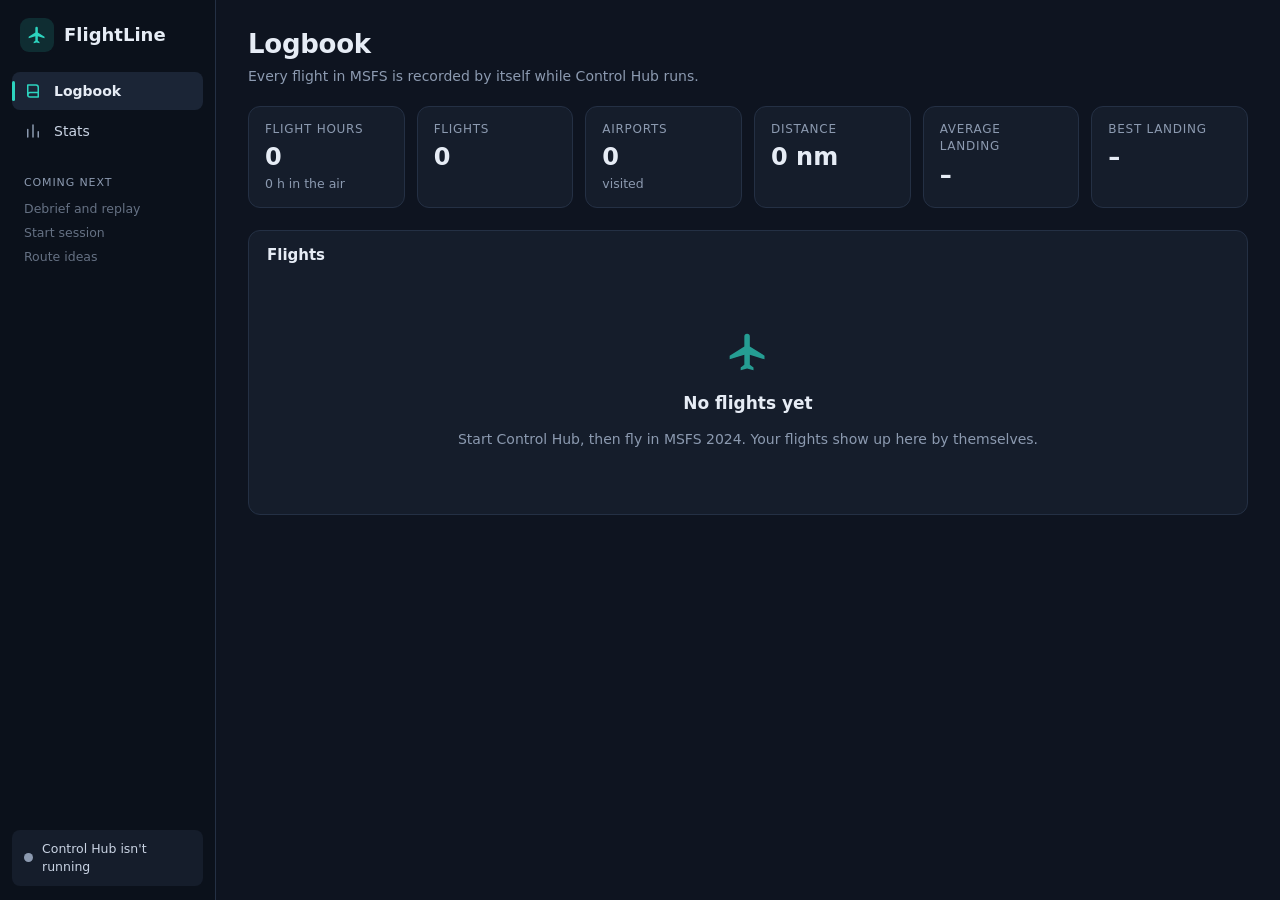
==== flightline/index.html @ 97d50284 "1.5.0: FlightLine step 1, the black box and logbook Co-Authored-By: Claude Opus 5.5 <noreply@anthrop" ====
<!doctype html>
<html lang="en">
<head>
<meta charset="utf-8">
<meta name="viewport" content="width=device-width, initial-scale=1">
<title>FlightLine</title>
<link rel="icon" href="icon.svg" type="image/svg+xml">
<link rel="stylesheet" href="app.css">
</head>
<body>
<div class="app">
	<nav class="side">
		<div class="brand">
			<span class="brand-ic"><svg viewBox="0 0 24 24"><path d="M21 16v-2l-8-5V3.5a1.5 1.5 0 0 0-3 0V9l-8 5v2l8-2.5V19l-2 1.5V22l3.5-1 3.5 1v-1.5L13 19v-5.5z"/></svg></span>
			<b>FlightLine</b>
		</div>
		<button class="nav on" data-view="logbook"><svg viewBox="0 0 24 24"><path d="M5 4h11a3 3 0 0 1 3 3v13H8a3 3 0 0 1-3-3z"/><path d="M5 17a3 3 0 0 1 3-3h11"/></svg><span>Logbook</span></button>
		<button class="nav" data-view="stats"><svg viewBox="0 0 24 24"><path d="M5 20V10M12 20V4M19 20v-7"/></svg><span>Stats</span></button>
		<button class="nav" data-view="live" id="navLive" hidden><svg viewBox="0 0 24 24"><circle cx="12" cy="12" r="3"/><path d="M5.6 5.6a9 9 0 0 0 0 12.8M18.4 5.6a9 9 0 0 1 0 12.8"/></svg><span>Live</span></button>
		<div class="soon">
			<span>Coming next</span>
			<div>Debrief and replay</div>
			<div>Start session</div>
			<div>Route ideas</div>
		</div>
		<div class="sim" id="sim"><i></i><span>Looking for MSFS…</span></div>
	</nav>
	<main id="main"></main>
</div>
<div class="tip" id="tip" hidden></div>
<div class="dialog" id="dialog" hidden></div>
<script src="app.js"></script>
</body>
</html>
---- flightline/app.css ----
/* FlightLine — the same dark navy and teal as Control Hub. */
:root {
	--win: #0e1420;
	--nav: #0b111b;
	--surf: #151d2b;
	--raise: #1b2536;
	--raise-hover: #243149;
	--line: #243044;
	--text: #e6ecf5;
	--sub: #c9d3e3;
	--mute: #8c9ab0;
	--acc: #2dd4bf;
	--acc-ink: #04201b;
	--ok: #4ade80;
	--warn: #f5b942;
	--bad: #f87171;
	--r: 12px;
	color-scheme: dark;
}

* { box-sizing: border-box; }
[hidden] { display: none !important; }

html, body {
	margin: 0;
	height: 100%;
	background: var(--win);
	color: var(--text);
	font: 14px/1.45 "Segoe UI Variable Text", "Segoe UI", system-ui, sans-serif;
	-webkit-font-smoothing: antialiased;
}

button { font: inherit; color: inherit; border: 0; background: none; cursor: pointer; }
svg { width: 1em; height: 1em; fill: none; stroke: currentColor; stroke-width: 2; stroke-linecap: round; stroke-linejoin: round; }
.num { font-variant-numeric: tabular-nums; }

.app { display: flex; height: 100vh; }

/* ------------------------------------------------------------------ sidebar */
.side {
	flex: 0 0 216px;
	background: var(--nav);
	border-right: 1px solid var(--line);
	display: flex;
	flex-direction: column;
	padding: 18px 12px 14px;
	gap: 2px;
}

.brand { display: flex; align-items: center; gap: 10px; padding: 0 8px 18px; font-size: 18px; }
.brand-ic { display: grid; place-items: center; width: 34px; height: 34px; border-radius: 9px; background: rgba(45, 212, 191, 0.14); color: var(--acc); font-size: 20px; }
.brand-ic svg { fill: currentColor; stroke: none; }

.nav {
	display: flex;
	align-items: center;
	gap: 12px;
	padding: 9px 12px;
	border-radius: 8px;
	color: var(--sub);
	text-align: left;
	position: relative;
}
.nav svg { font-size: 18px; color: var(--mute); }
.nav:hover { background: var(--surf); }
.nav.on { background: var(--raise); color: var(--text); font-weight: 600; }
.nav.on svg { color: var(--acc); }
.nav.on::before { content: ""; position: absolute; left: 0; top: 9px; bottom: 9px; width: 3px; border-radius: 2px; background: var(--acc); }
#navLive.rec svg { color: var(--bad); }

.soon { margin-top: 22px; padding: 0 12px; font-size: 12.5px; color: var(--mute); }
.soon span { display: block; text-transform: uppercase; letter-spacing: 0.08em; font-size: 11px; margin-bottom: 6px; }
.soon div { padding: 3px 0; opacity: 0.7; }

.sim { margin-top: auto; display: flex; align-items: center; gap: 9px; padding: 10px 12px; border-radius: 8px; background: var(--surf); font-size: 12.5px; color: var(--sub); }
.sim i { width: 9px; height: 9px; border-radius: 50%; background: var(--mute); flex: 0 0 auto; }
.sim.on i { background: var(--ok); }
.sim.rec i { background: var(--bad); box-shadow: 0 0 0 0 rgba(248, 113, 113, 0.6); animation: rec 1.6s infinite; }
@keyframes rec { 0% { box-shadow: 0 0 0 0 rgba(248, 113, 113, 0.55); } 70% { box-shadow: 0 0 0 8px rgba(248, 113, 113, 0); } 100% { box-shadow: 0 0 0 0 rgba(248, 113, 113, 0); } }

/* ------------------------------------------------------------------ main */
main { flex: 1 1 auto; overflow-y: auto; padding: 26px 32px 40px; }
.head { display: flex; align-items: flex-end; gap: 16px; margin-bottom: 20px; }
.head h1 { margin: 0; font-size: 26px; font-weight: 650; letter-spacing: -0.01em; }
.head p { margin: 2px 0 0; color: var(--mute); }
.head .grow { flex: 1 1 auto; }
.back { display: inline-flex; align-items: center; gap: 6px; color: var(--mute); margin-bottom: 10px; padding: 4px 0; }
.back:hover { color: var(--text); }

.btn { display: inline-flex; align-items: center; gap: 8px; padding: 8px 14px; border-radius: 7px; background: var(--raise); border: 1px solid var(--line); color: var(--text); }
.btn:hover { background: var(--raise-hover); }
.btn.danger { color: var(--bad); }
.btn.accent { background: var(--acc); color: var(--acc-ink); border-color: var(--acc); font-weight: 600; }

/* live banner */
.live {
	display: flex;
	align-items: center;
	gap: 18px;
	padding: 14px 18px;
	border-radius: var(--r);
	background: linear-gradient(90deg, rgba(248, 113, 113, 0.12), rgba(248, 113, 113, 0.03));
	border: 1px solid rgba(248, 113, 113, 0.28);
	margin-bottom: 18px;
	cursor: pointer;
	width: 100%;
	text-align: left;
}
.live:hover { border-color: rgba(248, 113, 113, 0.5); }
.live .dot { width: 10px; height: 10px; border-radius: 50%; background: var(--bad); animation: rec 1.6s infinite; flex: 0 0 auto; }
.live b { font-size: 15px; }
.live .vals { display: flex; gap: 22px; margin-left: auto; color: var(--sub); }
.live .vals em { font-style: normal; color: var(--mute); font-size: 12px; display: block; }

/* stat cards */
.cards { display: grid; grid-template-columns: repeat(auto-fit, minmax(150px, 1fr)); gap: 12px; margin-bottom: 22px; }
.card { background: var(--surf); border: 1px solid var(--line); border-radius: var(--r); padding: 14px 16px; min-width: 0; }
.card em { display: block; font-style: normal; font-size: 12px; color: var(--mute); text-transform: uppercase; letter-spacing: 0.06em; }
.card b { display: block; font-size: 24px; font-weight: 650; margin-top: 2px; white-space: nowrap; overflow: hidden; text-overflow: ellipsis; }
.card small { display: block; color: var(--mute); font-size: 12.5px; white-space: nowrap; overflow: hidden; text-overflow: ellipsis; }

/* the logbook table */
.panel { background: var(--surf); border: 1px solid var(--line); border-radius: var(--r); overflow: hidden; }
.panel h2 { margin: 0; padding: 14px 18px 10px; font-size: 15px; font-weight: 600; }
.tools { display: flex; gap: 10px; align-items: center; padding: 0 18px 12px; }
.search { flex: 0 1 280px; background: var(--win); border: 1px solid var(--line); border-radius: 7px; padding: 7px 11px; color: var(--text); font: inherit; outline: none; }
.search:focus { border-color: var(--acc); }
table { width: 100%; border-collapse: collapse; }
th { text-align: left; font-weight: 500; font-size: 12px; color: var(--mute); text-transform: uppercase; letter-spacing: 0.06em; padding: 8px 18px; border-top: 1px solid var(--line); border-bottom: 1px solid var(--line); background: rgba(0, 0, 0, 0.12); }
td { padding: 11px 18px; border-bottom: 1px solid rgba(36, 48, 68, 0.6); white-space: nowrap; }
tbody tr { cursor: pointer; }
tbody tr:hover td { background: var(--raise); }
tbody tr:last-child td { border-bottom: 0; }
td.route b { font-size: 15px; letter-spacing: 0.02em; }
td.route .arr { color: var(--mute); margin: 0 6px; }
td.ac { max-width: 280px; overflow: hidden; text-overflow: ellipsis; color: var(--sub); }
td .muted, .muted { color: var(--mute); }
.r { text-align: right; }
.tag { display: inline-block; font-size: 11.5px; padding: 1px 8px; border-radius: 99px; background: var(--raise); color: var(--mute); margin-left: 8px; vertical-align: 1px; }
.tag.warn { color: var(--warn); background: rgba(245, 185, 66, 0.12); }

.grade { display: inline-grid; place-items: center; min-width: 30px; height: 22px; padding: 0 6px; border-radius: 6px; font-weight: 700; font-size: 12.5px; margin-left: 8px; }
.grade.g-a { background: rgba(74, 222, 128, 0.16); color: var(--ok); }
.grade.g-b { background: rgba(45, 212, 191, 0.16); color: var(--acc); }
.grade.g-c { background: rgba(245, 185, 66, 0.16); color: var(--warn); }
.grade.g-d { background: rgba(248, 113, 113, 0.16); color: var(--bad); }

.empty { padding: 50px 30px; text-align: center; color: var(--mute); }
.empty b { display: block; color: var(--text); font-size: 17px; margin-bottom: 6px; }
.empty .big { font-size: 44px; color: var(--acc); opacity: 0.7; }
.empty .big svg { fill: currentColor; stroke: none; }

/* ------------------------------------------------------------------ one flight */
.route-big { font-size: 34px; font-weight: 700; letter-spacing: 0.02em; display: flex; align-items: center; gap: 14px; }
.route-big .arr { color: var(--acc); font-size: 26px; }
.grid2 { display: grid; grid-template-columns: minmax(0, 1.7fr) minmax(300px, 1fr); gap: 16px; }
.map { height: 430px; border-radius: var(--r); overflow: hidden; border: 1px solid var(--line); background: #0a0f18; position: relative; }
.map .note { position: absolute; left: 12px; bottom: 10px; font-size: 12px; color: var(--mute); z-index: 500; }
.chart { margin-top: 16px; padding: 14px 16px 8px; }
.chart h3, .side-panel h3 { margin: 0 0 8px; font-size: 13px; font-weight: 600; color: var(--sub); }
.chart svg { width: 100%; height: 170px; display: block; stroke: none; fill: none; }
.chart .gridline { stroke: rgba(140, 154, 176, 0.14); stroke-width: 1; }
.chart .axis { fill: var(--mute); font-size: 11px; stroke: none; }
.chart .area { fill: rgba(45, 212, 191, 0.13); }
.chart .lineq { stroke: var(--acc); stroke-width: 2; fill: none; }
.chart .ev { stroke: rgba(201, 211, 227, 0.35); stroke-width: 1; stroke-dasharray: 3 3; }
.chart .cross { stroke: var(--sub); stroke-width: 1; }
.chart .dotq { fill: var(--acc); stroke: var(--surf); stroke-width: 2; }

.facts { display: grid; grid-template-columns: 1fr 1fr; gap: 0; }
.fact { padding: 10px 0; border-bottom: 1px solid rgba(36, 48, 68, 0.7); }
.fact em { display: block; font-style: normal; font-size: 12px; color: var(--mute); }
.fact b { font-weight: 600; font-size: 15px; }
.side-panel { padding: 16px 18px; }
.side-panel + .side-panel { margin-top: 16px; }

.landing { display: flex; align-items: center; gap: 14px; margin-bottom: 8px; }
.landing .fpm { font-size: 30px; font-weight: 700; }
.landing .grade { margin: 0; font-size: 18px; height: 34px; min-width: 44px; }

.events { list-style: none; margin: 0; padding: 0; max-height: 330px; overflow-y: auto; }
.events li { display: grid; grid-template-columns: 58px 14px 1fr; align-items: center; gap: 8px; padding: 5px 0; font-size: 13px; }
.events li time { color: var(--mute); text-align: right; font-variant-numeric: tabular-nums; }
.events li i { width: 8px; height: 8px; border-radius: 50%; background: var(--mute); justify-self: center; }
.events li.k-takeoff i, .events li.k-touchdown i { background: var(--acc); width: 10px; height: 10px; }
.events li.k-takeoff, .events li.k-touchdown { font-weight: 600; }
.events li.k-stop i, .events li.k-jump i { background: var(--warn); }

/* ------------------------------------------------------------------ stats */
.bars { padding: 4px 18px 16px; }
.bar-row { display: grid; grid-template-columns: minmax(120px, 280px) 1fr 70px; gap: 12px; align-items: center; padding: 5px 0; }
.bar-row span { overflow: hidden; text-overflow: ellipsis; white-space: nowrap; color: var(--sub); }
.bar-row .track { height: 10px; border-radius: 0 4px 4px 0; background: transparent; position: relative; }
.bar-row .fill { position: absolute; left: 0; top: 0; bottom: 0; background: var(--acc); border-radius: 0 4px 4px 0; min-width: 2px; }
.bar-row b { text-align: right; font-weight: 600; font-variant-numeric: tabular-nums; }
.cols { display: flex; align-items: flex-end; gap: 8px; height: 180px; padding: 10px 18px 0; }
.col { flex: 1 1 0; display: flex; flex-direction: column; align-items: stretch; justify-content: flex-end; height: 100%; }
.col .c { background: var(--acc); border-radius: 4px 4px 0 0; min-height: 0; }
.col.zero .c { background: var(--line); height: 2px !important; }
.col-labels { display: flex; gap: 8px; padding: 6px 18px 14px; }
.col-labels span { flex: 1 1 0; text-align: center; font-size: 11.5px; color: var(--mute); }
.chips { display: flex; flex-wrap: wrap; gap: 8px; padding: 4px 18px 18px; }
.chip { padding: 5px 11px; border-radius: 99px; background: var(--raise); border: 1px solid var(--line); font-size: 13px; }
.chip b { font-weight: 650; letter-spacing: 0.03em; }
.chip span { color: var(--mute); margin-left: 6px; }
.stats-grid { display: grid; grid-template-columns: 1fr 1fr; gap: 16px; }

/* ------------------------------------------------------------------ tooltip, dialog */
.tip { position: fixed; z-index: 2000; pointer-events: none; background: #0b111b; border: 1px solid var(--line); border-radius: 8px; padding: 8px 10px; font-size: 12.5px; box-shadow: 0 8px 24px rgba(0, 0, 0, 0.45); min-width: 120px; }
.tip b { display: block; margin-bottom: 2px; }
.tip div { display: flex; justify-content: space-between; gap: 14px; color: var(--sub); }
.tip div span:first-child { color: var(--mute); }

.dialog { position: fixed; inset: 0; z-index: 3000; background: rgba(0, 0, 0, 0.55); display: grid; place-items: center; }
.dialog .box { width: min(420px, 92vw); background: var(--surf); border: 1px solid var(--line); border-radius: 14px; padding: 20px 22px; box-shadow: 0 20px 50px rgba(0, 0, 0, 0.5); }
.dialog h3 { margin: 0 0 8px; font-size: 17px; }
.dialog p { margin: 0 0 18px; color: var(--sub); }
.dialog .row { display: flex; justify-content: flex-end; gap: 10px; }

/* Leaflet on the dark theme */
.leaflet-container { background: #0a0f18; font: inherit; }
.leaflet-control-attribution { background: rgba(11, 17, 27, 0.75) !important; color: var(--mute) !important; font-size: 10.5px; }
.leaflet-control-attribution a { color: var(--sub) !important; }
.leaflet-bar a { background: var(--raise) !important; color: var(--text) !important; border-color: var(--line) !important; }
.apt-label { background: rgba(11, 17, 27, 0.88); color: var(--text); border: 1px solid var(--line); border-radius: 6px; padding: 2px 7px; font-weight: 700; font-size: 12px; white-space: nowrap; transform: translate(-50%, -150%); }
.plane-ic { color: var(--acc); font-size: 22px; filter: drop-shadow(0 1px 2px rgba(0, 0, 0, 0.8)); }
.plane-ic svg { fill: currentColor; stroke: none; width: 22px; height: 22px; }

@media (max-width: 1100px) {
	.grid2, .stats-grid { grid-template-columns: 1fr; }
	td.ac { max-width: 160px; }
}
@media (max-width: 760px) {
	.side { display: none; }
	main { padding: 18px 16px 30px; }
	.live .vals { display: none; }
}
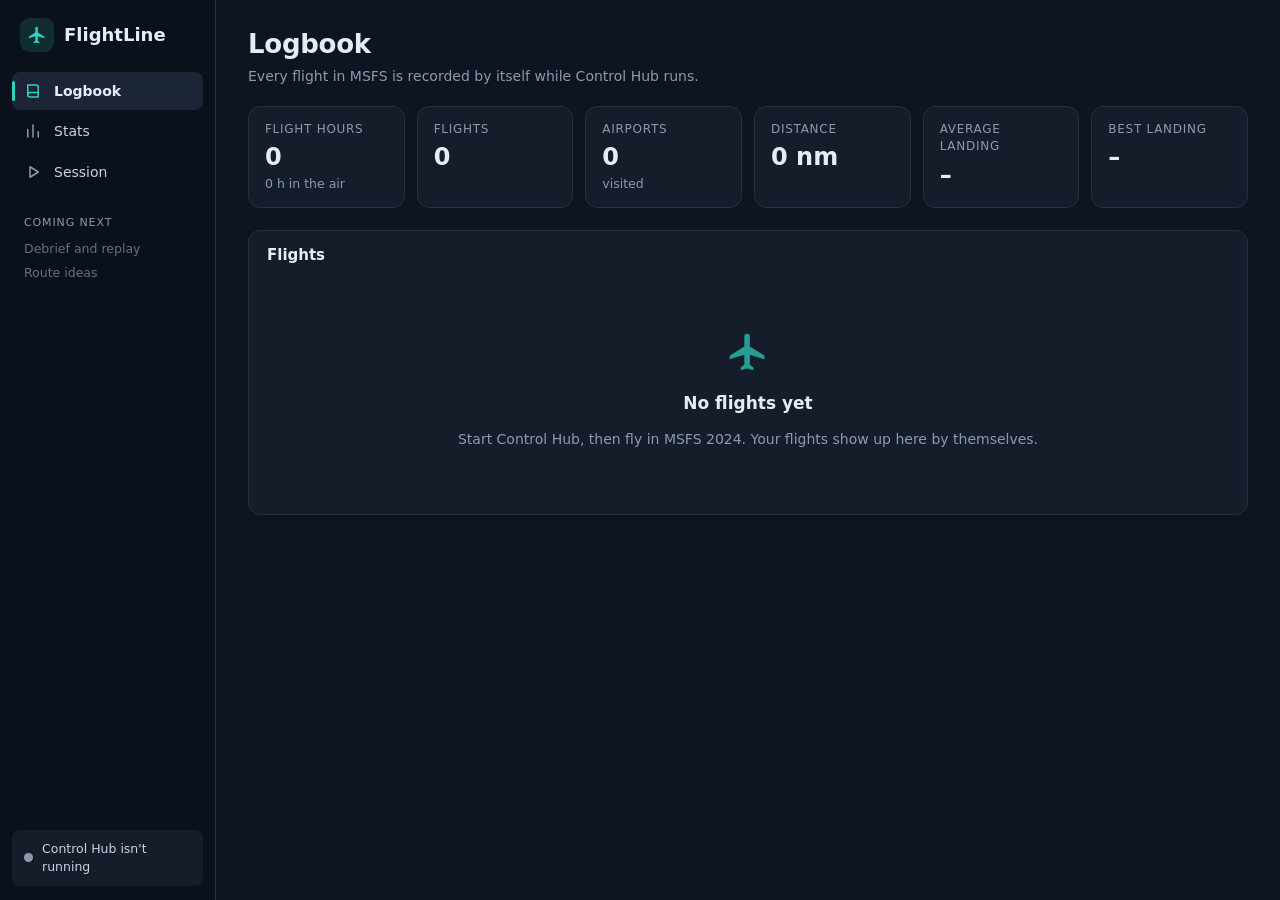
==== commit c790e7cf: "1.6.0: FlightLine Start session Co-Authored-By: Claude Opus 5.5 <noreply@anthropic.com> Claude-Sessi" ====
--- a/flightline/index.html
+++ b/flightline/index.html
@@ -16,11 +16,11 @@
 		</div>
 		<button class="nav on" data-view="logbook"><svg viewBox="0 0 24 24"><path d="M5 4h11a3 3 0 0 1 3 3v13H8a3 3 0 0 1-3-3z"/><path d="M5 17a3 3 0 0 1 3-3h11"/></svg><span>Logbook</span></button>
 		<button class="nav" data-view="stats"><svg viewBox="0 0 24 24"><path d="M5 20V10M12 20V4M19 20v-7"/></svg><span>Stats</span></button>
+		<button class="nav" data-view="session"><svg viewBox="0 0 24 24"><path d="M8 5v14l11-7z"/></svg><span>Session</span></button>
 		<button class="nav" data-view="live" id="navLive" hidden><svg viewBox="0 0 24 24"><circle cx="12" cy="12" r="3"/><path d="M5.6 5.6a9 9 0 0 0 0 12.8M18.4 5.6a9 9 0 0 1 0 12.8"/></svg><span>Live</span></button>
 		<div class="soon">
 			<span>Coming next</span>
 			<div>Debrief and replay</div>
-			<div>Start session</div>
 			<div>Route ideas</div>
 		</div>
 		<div class="sim" id="sim"><i></i><span>Looking for MSFS…</span></div>
@@ -29,6 +29,7 @@
 </div>
 <div class="tip" id="tip" hidden></div>
 <div class="dialog" id="dialog" hidden></div>
+<script src="session.js"></script>
 <script src="app.js"></script>
 </body>
 </html>
--- a/flightline/app.css
+++ b/flightline/app.css
@@ -235,3 +235,63 @@
 	main { padding: 18px 16px 30px; }
 	.live .vals { display: none; }
 }
+
+/* ------------------------------------------------------------------ session */
+.btn[disabled] { opacity: 0.5; cursor: default; }
+.btn.big { padding: 10px 20px; font-size: 15px; margin-left: 10px; }
+.btn svg { font-size: 15px; }
+.btn.accent svg { fill: currentColor; stroke: none; }
+.hint-box { padding: 11px 16px; border-radius: 10px; background: rgba(45, 212, 191, 0.08); border: 1px solid rgba(45, 212, 191, 0.25); color: var(--sub); margin-bottom: 16px; }
+.panel-head { display: flex; align-items: center; gap: 12px; padding-right: 14px; }
+.panel-head h2 { flex: 1 1 auto; }
+.panel-head .btn { margin: 10px 0 6px; }
+.run { margin-bottom: 16px; }
+.run-list { list-style: none; margin: 0; padding: 0; display: grid; grid-template-columns: repeat(auto-fill, minmax(260px, 1fr)); gap: 6px 18px; }
+.run-list li { display: flex; align-items: center; gap: 10px; padding: 6px 0; }
+.run-list li i { width: 10px; height: 10px; border-radius: 50%; background: var(--line); flex: 0 0 auto; }
+.run-list li b { font-weight: 600; }
+.run-list li span { color: var(--mute); margin-left: auto; font-size: 13px; }
+.run-list li.st-ok i { background: var(--ok); }
+.run-list li.st-acc i { background: var(--acc); animation: rec 1.4s infinite; box-shadow: 0 0 0 0 rgba(45, 212, 191, 0.5); }
+.run-list li.st-bad i { background: var(--bad); }
+.run-list li.st-bad span { color: var(--bad); }
+.run-list li.st-warn i { background: var(--warn); }
+.steps { list-style: none; margin: 0; padding: 0 0 6px; }
+.step { display: grid; grid-template-columns: 26px 40px minmax(0, 1fr) auto 130px 46px auto; align-items: center; gap: 12px; padding: 10px 18px; border-top: 1px solid rgba(36, 48, 68, 0.6); }
+.step.off > *:not(.tog):not(.s-tools) { opacity: 0.45; }
+.num-badge { width: 24px; height: 24px; border-radius: 50%; background: var(--raise); display: grid; place-items: center; font-size: 12px; font-weight: 700; color: var(--sub); }
+.s-ic { width: 40px; height: 40px; border-radius: 9px; background: var(--raise); display: grid; place-items: center; color: var(--acc); font-size: 20px; overflow: hidden; }
+.s-ic img { width: 30px; height: 30px; object-fit: contain; }
+.s-ic.img img[src*="steamstatic"] { width: 40px; height: 40px; object-fit: cover; }
+.s-main { min-width: 0; }
+.s-main b { display: block; white-space: nowrap; overflow: hidden; text-overflow: ellipsis; }
+.s-main span { display: block; font-size: 12.5px; white-space: nowrap; overflow: hidden; text-overflow: ellipsis; }
+.wait { color: var(--sub); font-size: 13px; white-space: nowrap; }
+.wait input { width: 58px; margin: 0 4px; background: var(--win); border: 1px solid var(--line); border-radius: 6px; color: var(--text); padding: 4px 6px; font: inherit; }
+.chk { font-size: 13px; color: var(--sub); display: flex; align-items: center; gap: 6px; white-space: nowrap; }
+.chk input { accent-color: var(--acc); width: 16px; height: 16px; }
+.tog { width: 40px; height: 22px; border-radius: 99px; background: var(--line); position: relative; transition: background 0.15s; }
+.tog i { position: absolute; top: 3px; left: 3px; width: 16px; height: 16px; border-radius: 50%; background: var(--mute); transition: transform 0.15s, background 0.15s; }
+.tog.on { background: rgba(45, 212, 191, 0.35); }
+.tog.on i { transform: translateX(18px); background: var(--acc); }
+.s-tools { display: flex; gap: 2px; }
+.s-tools button { width: 30px; height: 30px; border-radius: 6px; display: grid; place-items: center; color: var(--mute); font-size: 16px; }
+.s-tools button:hover:not([disabled]) { background: var(--raise); color: var(--text); }
+.s-tools button[disabled] { opacity: 0.25; cursor: default; }
+.page-pick { display: flex; gap: 18px; flex-wrap: wrap; }
+.page-pick label { display: flex; flex-direction: column; gap: 6px; color: var(--sub); font-size: 13px; }
+select { background: var(--win); color: var(--text); border: 1px solid var(--line); border-radius: 7px; padding: 7px 10px; font: inherit; min-width: 220px; }
+.foot { margin-top: 14px; font-size: 13px; }
+.dialog .box.wide { width: min(640px, 94vw); }
+.tabs { display: flex; gap: 4px; margin-bottom: 12px; background: var(--win); padding: 4px; border-radius: 9px; width: fit-content; }
+.tabs button { padding: 6px 14px; border-radius: 6px; color: var(--sub); }
+.tabs button.on { background: var(--raise); color: var(--text); font-weight: 600; }
+.pick-body .search { width: 100%; max-width: none; margin-bottom: 10px; }
+.pick-list { max-height: 360px; overflow-y: auto; display: grid; grid-template-columns: 1fr 1fr; gap: 6px; margin-bottom: 14px; }
+.pick { display: flex; align-items: center; gap: 10px; padding: 8px; border-radius: 8px; text-align: left; }
+.pick:hover { background: var(--raise); }
+.pick span:last-child { white-space: nowrap; overflow: hidden; text-overflow: ellipsis; }
+.pick .s-ic { width: 34px; height: 34px; flex: 0 0 auto; }
+.field { display: flex; flex-direction: column; gap: 6px; color: var(--sub); font-size: 13px; margin-bottom: 10px; }
+.field .search { margin: 0; }
+@media (max-width: 1100px) { .step { grid-template-columns: 26px 40px minmax(0, 1fr) auto 46px auto; } .step .chk { display: none; } }
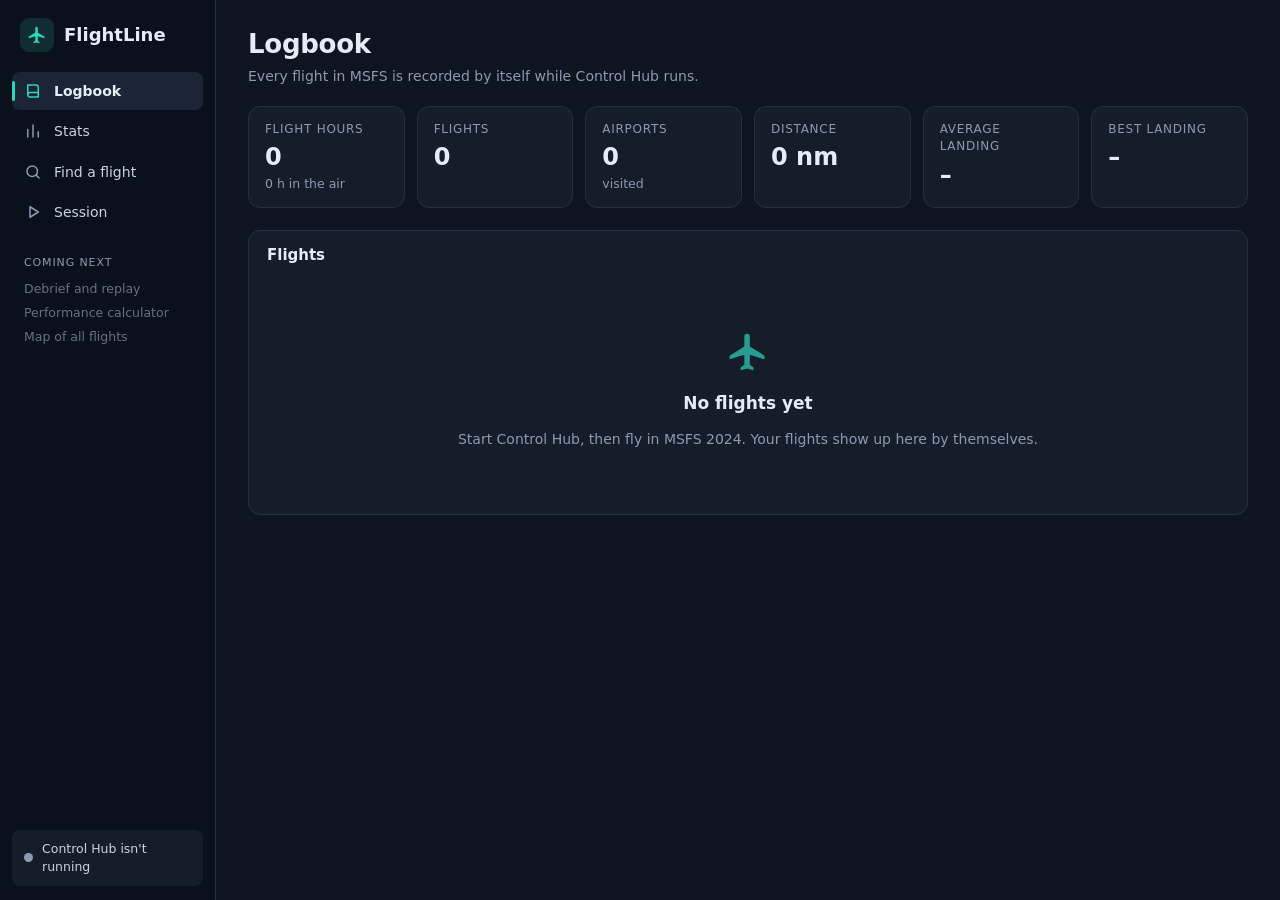
==== commit ee82d1dd: "1.7.0: FlightLine Find a flight (real airline routes) Co-Authored-By: Claude Opus 5.5 <noreply@anthr" ====
--- a/flightline/index.html
+++ b/flightline/index.html
@@ -16,12 +16,14 @@
 		</div>
 		<button class="nav on" data-view="logbook"><svg viewBox="0 0 24 24"><path d="M5 4h11a3 3 0 0 1 3 3v13H8a3 3 0 0 1-3-3z"/><path d="M5 17a3 3 0 0 1 3-3h11"/></svg><span>Logbook</span></button>
 		<button class="nav" data-view="stats"><svg viewBox="0 0 24 24"><path d="M5 20V10M12 20V4M19 20v-7"/></svg><span>Stats</span></button>
+		<button class="nav" data-view="finder"><svg viewBox="0 0 24 24"><circle cx="11" cy="11" r="7"/><path d="M20 20l-4-4"/></svg><span>Find a flight</span></button>
 		<button class="nav" data-view="session"><svg viewBox="0 0 24 24"><path d="M8 5v14l11-7z"/></svg><span>Session</span></button>
 		<button class="nav" data-view="live" id="navLive" hidden><svg viewBox="0 0 24 24"><circle cx="12" cy="12" r="3"/><path d="M5.6 5.6a9 9 0 0 0 0 12.8M18.4 5.6a9 9 0 0 1 0 12.8"/></svg><span>Live</span></button>
 		<div class="soon">
 			<span>Coming next</span>
 			<div>Debrief and replay</div>
-			<div>Route ideas</div>
+			<div>Performance calculator</div>
+			<div>Map of all flights</div>
 		</div>
 		<div class="sim" id="sim"><i></i><span>Looking for MSFS…</span></div>
 	</nav>
@@ -30,6 +32,7 @@
 <div class="tip" id="tip" hidden></div>
 <div class="dialog" id="dialog" hidden></div>
 <script src="session.js"></script>
+<script src="finder.js"></script>
 <script src="app.js"></script>
 </body>
 </html>
--- a/flightline/app.css
+++ b/flightline/app.css
@@ -295,3 +295,45 @@
 .field { display: flex; flex-direction: column; gap: 6px; color: var(--sub); font-size: 13px; margin-bottom: 10px; }
 .field .search { margin: 0; }
 @media (max-width: 1100px) { .step { grid-template-columns: 26px 40px minmax(0, 1fr) auto 46px auto; } .step .chk { display: none; } }
+
+/* ------------------------------------------------------------------ find a flight */
+.finder-form { display: grid; grid-template-columns: minmax(220px, 280px) auto minmax(0, 1fr); gap: 16px 28px; align-items: start; margin-bottom: 16px; }
+.finder-form .big-chk { grid-column: 1 / 3; }
+.finder-form .find-btns { grid-column: 3; }
+.finder-form .field { margin: 0; }
+.finder-form select { width: 100%; }
+.from-row { display: flex; gap: 10px; align-items: center; flex-wrap: wrap; }
+.from-row .tabs { margin: 0; }
+.search.code { width: 90px; text-transform: uppercase; letter-spacing: 0.08em; font-weight: 700; }
+.small { font-size: 12.5px; }
+.finder-form .chips { padding: 0; }
+.finder-form .chip { cursor: pointer; color: var(--sub); }
+.finder-form .chip.on { background: rgba(45, 212, 191, 0.16); border-color: var(--acc); color: var(--text); }
+.big-chk { font-size: 14px; align-self: center; }
+.find-btns { display: flex; gap: 10px; align-items: center; justify-content: flex-end; }
+.find-btns .btn.big { margin: 0; }
+.find-head { display: flex; align-items: center; gap: 12px; margin: 4px 0 12px; }
+.find-head > div { flex: 1 1 auto; }
+.find-head b { font-size: 16px; letter-spacing: 0.03em; }
+.finder-grid { align-items: start; }
+.finder-map { height: 560px; position: sticky; top: 0; }
+.results { display: flex; flex-direction: column; gap: 10px; }
+.fcard { background: var(--surf); border: 1px solid var(--line); border-radius: var(--r); padding: 14px 16px; transition: border-color 0.15s; }
+.fcard:hover { border-color: rgba(45, 212, 191, 0.5); }
+.fc-top { display: flex; align-items: center; gap: 14px; }
+.fc-code { font-size: 22px; font-weight: 800; letter-spacing: 0.04em; min-width: 66px; }
+.fc-name { flex: 1 1 auto; min-width: 0; }
+.fc-name b { display: block; white-space: nowrap; overflow: hidden; text-overflow: ellipsis; }
+.fc-name span { font-size: 12.5px; }
+.tag.new { color: var(--acc); background: rgba(45, 212, 191, 0.14); }
+.fc-facts { display: flex; gap: 26px; margin: 10px 0 6px; }
+.fc-facts em { display: block; font-style: normal; font-size: 11.5px; color: var(--mute); }
+.fc-facts span { font-weight: 600; }
+.fc-air { font-size: 12.5px; margin-bottom: 8px; }
+.fc-btns { display: flex; gap: 6px; align-items: center; flex-wrap: wrap; }
+.fc-btns .chip { cursor: pointer; font-family: inherit; font-weight: 600; letter-spacing: 0.02em; }
+.fc-btns .chip:hover { border-color: var(--acc); }
+.fc-btns .btn { margin-left: auto; padding: 6px 12px; }
+.spin { display: inline-block; width: 12px; height: 12px; border: 2px solid var(--line); border-top-color: var(--acc); border-radius: 50%; animation: spin 0.8s linear infinite; vertical-align: -1px; margin-right: 6px; }
+@keyframes spin { to { transform: rotate(360deg); } }
+@media (max-width: 1100px) { .finder-form { grid-template-columns: 1fr; } .finder-form .big-chk, .finder-form .find-btns { grid-column: auto; } .finder-map { height: 360px; position: static; } }
